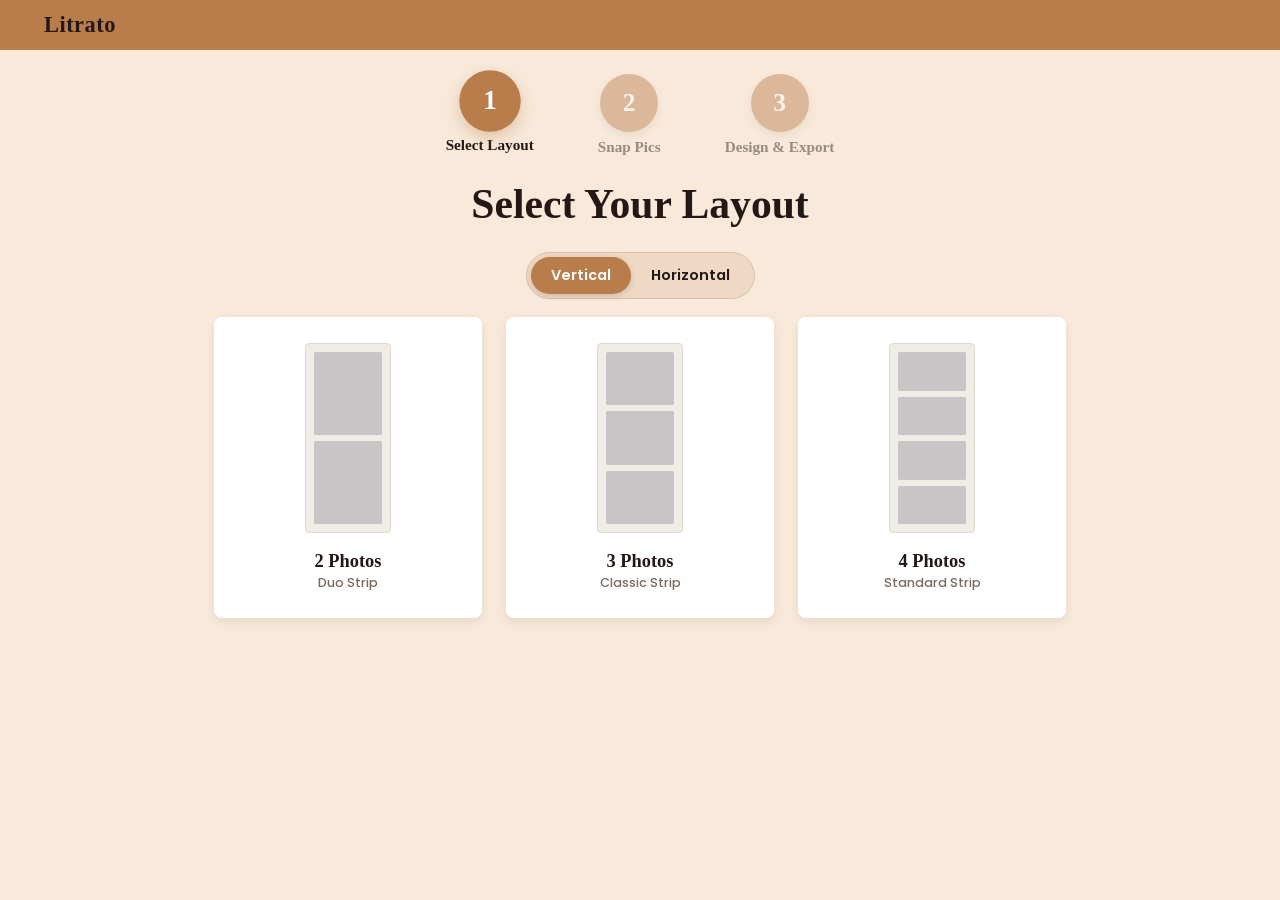
==== pages/photobooth.html @ 3c068ffc "Added Favicon" ====
<!doctype html>
<html lang="en">
  <head>
    <meta charset="UTF-8" />
    <meta name="viewport" content="width=device-width, initial-scale=1.0" />
    <title>Litrato - Photobooth</title>

    <link rel="preconnect" href="https://fonts.googleapis.com" />
    <link rel="preconnect" href="https://fonts.gstatic.com" crossorigin />
    <link
      href="https://fonts.googleapis.com/css2?family=Poppins:wght@300;400;500;600&display=swap"
      rel="stylesheet"
    />

    <link rel="stylesheet" href="../styles/photobooth.css" />
    <link
      rel="apple-touch-icon"
      sizes="180x180"
      href="../assets/imgs/favicon/apple-touch-icon.png"
    />
    <link
      rel="icon"
      type="image/png"
      sizes="32x32"
      href="../assets/imgs/favicon/favicon-32x32.png"
    />
    <link
      rel="icon"
      type="image/png"
      sizes="16x16"
      href="../assets/imgs/favicon/favicon-16x16.png"
    />
    <link rel="manifest" href="../assets/imgs/favicon/site.webmanifest" />
  </head>
  <body>
    <!-- Top Navigation Bar -->
    <header class="navbar">
      <div class="nav-container">
        <a href="../index.html" class="nav-logo">Litrato</a>
      </div>
    </header>

    <main class="photobooth-wrapper">
      <!-- Progress Tracker / Timeline -->
      <nav class="timeline-container" aria-label="Photobooth Progress">
        <ol class="timeline-list">
          <li class="timeline-step active" id="step-node-1" aria-current="step">
            <div class="step-circle">1</div>
            <span class="step-label">Select Layout</span>
          </li>
          <li class="timeline-step" id="step-node-2">
            <div class="step-circle">2</div>
            <span class="step-label">Snap Pics</span>
          </li>
          <li class="timeline-step" id="step-node-3">
            <div class="step-circle">3</div>
            <span class="step-label">Design &amp; Export</span>
          </li>
        </ol>
      </nav>

      <!-- Stage 1 Container: Select Your Layout -->
      <section
        class="stage-section active"
        id="stage-1"
        aria-labelledby="stage-1-title"
      >
        <h1 id="stage-1-title" class="stage-heading">Select Your Layout</h1>

        <!-- Orientation Switcher -->
        <div
          class="orientation-toggle"
          role="group"
          aria-label="Strip Orientation"
        >
          <button
            type="button"
            class="btn-toggle active"
            data-orientation="vertical"
          >
            Vertical
          </button>
          <button
            type="button"
            class="btn-toggle"
            data-orientation="horizontal"
          >
            Horizontal
          </button>
        </div>

        <!-- Layout Cards Grid -->
        <div class="layout-cards-grid" id="layout-options">
          <!-- 2 Photos Card -->
          <button
            type="button"
            class="layout-card"
            data-photos="2"
            aria-pressed="false"
          >
            <div class="layout-preview-frame vertical" id="preview-2">
              <div class="placeholder-box"></div>
              <div class="placeholder-box"></div>
            </div>
            <div class="layout-card-info">
              <h2 class="layout-title">2 Photos</h2>
              <span class="layout-tag">Duo Strip</span>
            </div>
          </button>

          <!-- 3 Photos Card -->
          <button
            type="button"
            class="layout-card"
            data-photos="3"
            aria-pressed="false"
          >
            <div class="layout-preview-frame vertical" id="preview-3">
              <div class="placeholder-box"></div>
              <div class="placeholder-box"></div>
              <div class="placeholder-box"></div>
            </div>
            <div class="layout-card-info">
              <h2 class="layout-title">3 Photos</h2>
              <span class="layout-tag">Classic Strip</span>
            </div>
          </button>

          <!-- 4 Photos Card -->
          <button
            type="button"
            class="layout-card"
            data-photos="4"
            aria-pressed="false"
          >
            <div class="layout-preview-frame vertical" id="preview-4">
              <div class="placeholder-box"></div>
              <div class="placeholder-box"></div>
              <div class="placeholder-box"></div>
              <div class="placeholder-box"></div>
            </div>
            <div class="layout-card-info">
              <h2 class="layout-title">4 Photos</h2>
              <span class="layout-tag">Standard Strip</span>
            </div>
          </button>
        </div>

        <div class="action-footer">
          <button
            type="button"
            id="btn-next-to-stage-2"
            class="btn-primary"
            disabled
          >
            <span>Next Step</span>
            <!-- Lucide: arrow-right -->
            <svg
              class="btn-icon"
              width="18"
              height="18"
              viewBox="0 0 24 24"
              fill="none"
              stroke="currentColor"
              stroke-width="2.2"
              stroke-linecap="round"
              stroke-linejoin="round"
            >
              <path d="M5 12h14"></path>
              <path d="m12 5 7 7-7 7"></path>
            </svg>
          </button>
        </div>
      </section>

      <!-- Stage 2 Container: Snap Pics -->
      <section
        class="stage-section"
        id="stage-2"
        aria-labelledby="stage-2-title"
        hidden
      >
        <div class="stage-top-bar">
          <button type="button" id="btn-back-to-stage-1" class="btn-text-back">
            &#8592; Back to Layouts
          </button>
        </div>

        <div class="stage-header-wrap">
          <h1 id="stage-2-title" class="stage-heading">Snap Pics</h1>
          <p class="stage-subheading">Ensure to allow camera Access</p>
        </div>

        <div class="capture-layout">
          <div class="camera-card">
            <video id="webcam-feed" autoplay playsinline muted></video>
            <div class="camera-flash" id="camera-flash"></div>

            <button
              type="button"
              class="btn-flip-camera"
              id="btn-flip-camera"
              title="Switch Camera"
              aria-label="Switch Camera"
            >
              <svg
                width="22"
                height="22"
                viewBox="0 0 24 24"
                fill="none"
                stroke="currentColor"
                stroke-width="2"
                stroke-linecap="round"
                stroke-linejoin="round"
              >
                <path
                  d="M21.5 2v6h-6M2.5 22v-6h6M2 11.5a10 10 0 0 1 18.8-4.3M22 12.5a10 10 0 0 1-18.8 4.2"
                />
              </svg>
            </button>

            <div
              class="countdown-overlay"
              id="countdown-overlay"
              aria-live="polite"
            >
              <span class="countdown-number" id="countdown-text">5</span>
            </div>

            <div class="camera-status" id="camera-status" hidden>
              <p>Camera access required to snap live pictures.</p>
            </div>
          </div>

          <div class="capture-controls">
            <!-- Take Picture Button -->
            <button type="button" id="btn-take-picture" class="btn-primary">
              <span class="btn-text">Take Picture</span>
              <span class="btn-icon-wrapper">
                <svg
                  viewBox="0 0 24 24"
                  fill="none"
                  stroke="currentColor"
                  stroke-width="2"
                  stroke-linecap="round"
                  stroke-linejoin="round"
                >
                  <path
                    d="M14.5 4h-5L7 7H4a2 2 0 0 0-2 2v9a2 2 0 0 0 2 2h16a2 2 0 0 0 2-2V9a2 2 0 0 0-2-2h-3l-2.5-3z"
                  ></path>
                  <circle cx="12" cy="13" r="3"></circle>
                </svg>
              </span>
            </button>

            <label
              for="file-upload-input"
              class="btn-primary btn-secondary-style"
            >
              <span class="btn-text">Upload Photo</span>
              <span class="btn-icon-wrapper">
                <svg
                  viewBox="0 0 24 24"
                  fill="none"
                  stroke="currentColor"
                  stroke-width="2"
                  stroke-linecap="round"
                  stroke-linejoin="round"
                >
                  <path
                    d="M10.3 21H5a2 2 0 0 1-2-2V5a2 2 0 0 1 2-2h14a2 2 0 0 1 2 2v10l-3.1-3.1a2 2 0 0 0-2.814.014L6 21"
                  ></path>
                  <path d="m14 19.5 3-3 3 3"></path>
                  <path d="M17 22v-5.5"></path>
                  <circle cx="9" cy="9" r="2"></circle>
                </svg>
              </span>
            </label>
            <input type="file" id="file-upload-input" accept="image/*" hidden />

            <button
              type="button"
              id="btn-retake-all"
              class="btn-primary btn-secondary-style"
              disabled
            >
              <span class="btn-text">Retake All</span>
              <span class="btn-icon-wrapper">
                <svg
                  viewBox="0 0 24 24"
                  fill="none"
                  stroke="currentColor"
                  stroke-width="2"
                  stroke-linecap="round"
                  stroke-linejoin="round"
                >
                  <path
                    d="M3 12a9 9 0 0 1 9-9 9.75 9.75 0 0 1 6.74 2.74L21 8"
                  ></path>
                  <path d="M21 3v5h-5"></path>
                  <path
                    d="M21 12a9 9 0 0 1-9 9 9.75 9.75 0 0 1-6.74-2.74L3 16"
                  ></path>
                  <path d="M8 16H3v5"></path>
                </svg>
              </span>
            </button>

            <button
              type="button"
              id="btn-next-to-stage-3"
              class="btn-primary btn-proceed"
              style="display: none"
            >
              <span class="btn-text">Next Step</span>
              <span class="btn-icon-wrapper">
                <svg
                  viewBox="0 0 24 24"
                  fill="none"
                  stroke="currentColor"
                  stroke-width="2"
                  stroke-linecap="round"
                  stroke-linejoin="round"
                >
                  <path d="M5 12h14"></path>
                  <path d="m12 5 7 7-7 7"></path>
                </svg>
              </span>
            </button>
          </div>
        </div>

        <!-- Themed Taken Pictures Section -->
        <div class="taken-pictures-section">
          <h2 class="taken-title">Taken Pictures</h2>
          <div class="thumbnails-grid" id="thumbnails-tray"></div>
        </div>

        <canvas id="photo-canvas" hidden></canvas>
        <input type="file" id="slot-replace-input" accept="image/*" hidden />
      </section>
      <!-- Stage 3: Design & Export -->
      <section id="stage-3" class="stage-section" hidden>
        <div class="stage-top-bar">
          <button type="button" id="btn-back-stage2" class="btn-text-back">
            &#8592; Back to Camera
          </button>
        </div>

        <div class="stage-header-wrap">
          <h1 class="stage-heading">Design your frame</h1>
        </div>

        <div class="design-workspace">
          <!-- Strip Frame Preview -->
          <div class="frame-preview-area">
            <div class="canvas-container" id="canvas-container">
              <canvas id="export-canvas"></canvas>
            </div>
          </div>

          <!-- Design Controls -->
          <div class="design-controls">
            <!-- Frame Color Swatches -->
            <div class="control-group">
              <h3 class="control-heading">Frame Color</h3>
              <div class="color-palette" id="color-palette">
                <button
                  type="button"
                  class="color-swatch active"
                  data-color="#FFFFFF"
                  style="background-color: #ffffff"
                  title="Classic White"
                ></button>
                <button
                  type="button"
                  class="color-swatch"
                  data-color="#231815"
                  style="background-color: #231815"
                  title="Vintage Black"
                ></button>
                <button
                  type="button"
                  class="color-swatch"
                  data-color="#B87D4B"
                  style="background-color: #b87d4b"
                  title="Warm Ochre"
                ></button>
                <button
                  type="button"
                  class="color-swatch"
                  data-color="#E86A58"
                  style="background-color: #e86a58"
                  title="Terracotta Red"
                ></button>
                <button
                  type="button"
                  class="color-swatch"
                  data-color="#6A8E72"
                  style="background-color: #6a8e72"
                  title="Sage Green"
                ></button>
                <button
                  type="button"
                  class="color-swatch"
                  data-color="#4B779A"
                  style="background-color: #4b779a"
                  title="Denim Blue"
                ></button>

                <label class="color-picker-label" title="Custom Color">
                  <span>+</span>
                  <input type="color" id="custom-color-input" value="#F8E9DA" />
                </label>
              </div>
            </div>

            <!-- Image Filters -->
            <div class="control-group">
              <h3 class="control-heading">Filters</h3>
              <div class="filter-palette" id="filter-palette">
                <button
                  type="button"
                  class="filter-btn active"
                  data-filter="none"
                >
                  Normal
                </button>
                <button type="button" class="filter-btn" data-filter="bw">
                  B&amp;W
                </button>
                <button type="button" class="filter-btn" data-filter="sepia">
                  Sepia
                </button>
                <button type="button" class="filter-btn" data-filter="vivid">
                  Vivid
                </button>
              </div>
            </div>

            <!-- Action Button -->
            <div class="control-group action-group">
              <button
                type="button"
                class="btn-primary btn-download"
                id="btn-download"
              >
                <svg
                  class="btn-icon"
                  width="19"
                  height="19"
                  viewBox="0 0 24 24"
                  fill="none"
                  stroke="currentColor"
                  stroke-width="2.2"
                  stroke-linecap="round"
                  stroke-linejoin="round"
                >
                  <path d="M21 15v4a2 2 0 0 1-2 2H5a2 2 0 0 1-2-2v-4"></path>
                  <polyline points="7 10 12 15 17 10"></polyline>
                  <line x1="12" y1="15" x2="12" y2="3"></line>
                </svg>
                <span>Download Strip</span>
              </button>
            </div>
          </div>
        </div>
      </section>
    </main>

    <!-- Mobile Responsiveness -->
    <div id="slot-action-sheet" class="slot-action-sheet" aria-hidden="true">
      <div class="sheet-backdrop" id="sheet-backdrop"></div>
      <div class="sheet-modal">
        <div class="sheet-handle"></div>
        <h4 id="sheet-title">Slot #1</h4>
        <p>Would you like to retake or change this photo?</p>

        <div class="sheet-buttons">
          <button type="button" id="btn-sheet-retake" class="btn-primary">
            <span class="btn-text">Retake with Camera</span>
          </button>

          <label
            for="sheet-upload-input"
            class="btn-primary btn-secondary-style"
          >
            <span class="btn-text">Upload Replacement</span>
          </label>
          <input type="file" id="sheet-upload-input" accept="image/*" hidden />

          <button type="button" id="btn-sheet-cancel" class="btn-sheet-dismiss">
            Cancel
          </button>
        </div>
      </div>
    </div>

    <script src="../js/photobooth.js"></script>
  </body>
</html>
---- styles/photobooth.css ----
/* Design System & CSS Custom Properties */
:root {
  --bg-primary: #F8E9DA;
  --header-bg: #B87D4B;
  --accent-container: #B87D4B;
  --btn-bg: #F3A96E;
  --btn-hover: #e6985a;
  --text-main: #231815;
  --card-bg: #FFFFFF;
  --screen-placeholder-bg: #C7C5C5;
  --border-muted: #D9BFA7;

  --font-serif: "Charman Serif", Georgia, "Times New Roman", serif;
  --font-sans: "Poppins", -apple-system, BlinkMacSystemFont, "Segoe UI", Roboto, sans-serif;

  --space-xs: 6px;
  --space-sm: 12px;
  --space-md: 18px;
  --space-lg: 24px;
  --space-xl: 36px;
  --space-xxl: 54px;

  --radius-sm: 4px;
  --radius-md: 8px;
  --radius-lg: 12px;

  --shadow-btn: 0px 4px 0px rgba(0, 0, 0, 0.18);
  --shadow-card: 0 4px 12px rgba(0, 0, 0, 0.08);
}

/* Reset & Base Viewport Setup */
*, *::before, *::after {
  box-sizing: border-box;
  margin: 0;
  padding: 0;
}

body {
  background-color: var(--bg-primary);
  color: var(--text-main);
  font-family: var(--font-sans);
  min-height: 100vh;
  min-height: 100dvh;
  display: flex;
  flex-direction: column;
  -webkit-font-smoothing: antialiased;
}

a {
  color: inherit;
  text-decoration: none;
}

/* Navbar */
.navbar {
  background-color: var(--header-bg);
  width: 100%;
  padding: var(--space-sm) 0;
  flex-shrink: 0;
}

.nav-container {
  max-width: 1240px;
  margin: 0 auto;
  padding: 0 var(--space-lg);
  display: flex;
  align-items: center;
  justify-content: flex-start;
}

.nav-logo {
  font-family: var(--font-serif);
  font-size: 1.4rem;
  font-weight: 700;
  color: var(--text-main);
  letter-spacing: 0.5px;
}

.nav-logo {
  transition: transform 0.25s cubic-bezier(0.34, 1.56, 0.64, 1);
}

.nav-logo:hover {
  transform: rotate(-2deg) scale(1.04);
}

/* Photobooth Main Layout */
.photobooth-wrapper {
  max-width: 900px;
  width: 100%;
  margin: 0 auto;
  padding: var(--space-lg);
  display: flex;
  flex-direction: column;
  align-items: center;
  flex: 1;
}

/* Timeline */
.timeline-container {
  width: 100%;
  margin-bottom: var(--space-lg);
}

.timeline-list {
  list-style: none;
  display: flex;
  justify-content: center;
  align-items: flex-start;
  gap: clamp(1.5rem, 5vw, 4rem);
}

.timeline-step {
  display: flex;
  flex-direction: column;
  align-items: center;
  opacity: 0.45;
  transition: opacity 0.4s ease, transform 0.4s cubic-bezier(0.34, 1.56, 0.64, 1);
}

.timeline-step.active {
  opacity: 1;
  transform: translateY(-2px);
}

.step-circle {
  width: 58px;
  height: 58px;
  border-radius: 50%;
  background-color: var(--header-bg);
  color: #FFFFFF;
  font-family: var(--font-serif);
  font-size: 1.6rem;
  font-weight: 700;
  display: flex;
  align-items: center;
  justify-content: center;
  margin-bottom: var(--space-xs);
  box-shadow: 0 4px 8px rgba(0, 0, 0, 0.12);
  transition: transform 0.3s ease, background-color 0.3s ease, box-shadow 0.3s ease;
}

.timeline-step.active .step-circle {
  transform: scale(1.06);
  box-shadow: 0 6px 14px rgba(184, 125, 75, 0.35);
}

.step-label {
  font-family: var(--font-serif);
  font-size: 0.95rem;
  font-weight: 700;
  color: var(--text-main);
  text-align: center;
  white-space: nowrap;
}

/* Stages Shared Settings */
.stage-section {
  width: 100%;
  display: flex;
  flex-direction: column;
  align-items: center;
  animation: fadeInStage 0.4s ease-out;
}

.stage-section[hidden] {
  display: none !important;
}

@keyframes fadeInStage {
  from {
    opacity: 0;
    transform: translateY(6px);
  }
  to {
    opacity: 1;
    transform: translateY(0);
  }
}

.stage-top-bar {
  width: 100%;
  display: flex;
  justify-content: flex-start;
  margin-bottom: 10px;
}

.btn-text-back {
  background: none;
  border: none;
  font-family: var(--font-sans);
  font-size: 0.9rem;
  font-weight: 600;
  color: #7A695C;
  cursor: pointer;
  padding: 4px 8px;
  border-radius: var(--radius-sm);
  transition: color 0.2s ease, transform 0.2s ease;
}

.btn-text-back:hover {
  color: var(--text-main);
  transform: translateX(-3px);
}

.stage-header-wrap {
  text-align: center;
  margin-bottom: var(--space-lg);
}

.stage-heading {
  font-family: var(--font-serif);
  font-size: clamp(2rem, 4vw, 2.6rem);
  font-weight: 700;
  color: var(--text-main);
  text-align: center;
  margin-top: 0;
  margin-bottom: var(--space-lg);
}

.stage-subheading {
  font-size: 0.95rem;
  color: #7A695C;
  font-weight: 400;
  margin-top: -16px;
}

/* Stage 1: Select Layout */
.orientation-toggle {
  display: inline-flex;
  background-color: rgba(184, 125, 75, 0.15);
  padding: 4px;
  border-radius: 30px;
  margin-bottom: var(--space-md);
  border: 1px solid var(--border-muted);
}

.btn-toggle {
  background: none;
  border: none;
  font-family: var(--font-sans);
  font-size: 0.9rem;
  font-weight: 600;
  color: var(--text-main);
  padding: 8px 20px;
  border-radius: 24px;
  cursor: pointer;
  transition: background-color 0.2s ease, color 0.2s ease;
}

.btn-toggle.active {
  background-color: var(--accent-container);
  color: #FFFFFF;
  box-shadow: 0 2px 6px rgba(0, 0, 0, 0.15);
}

.layout-cards-grid {
  width: 100%;
  display: grid;
  grid-template-columns: repeat(3, 1fr);
  gap: var(--space-lg);
  margin-bottom: var(--space-md);
}

.layout-card {
  background-color: var(--card-bg);
  border: 2px solid transparent;
  border-radius: var(--radius-md);
  padding: var(--space-lg) var(--space-md);
  display: flex;
  flex-direction: column;
  align-items: center;
  justify-content: center;
  gap: var(--space-md);
  cursor: pointer;
  box-shadow: var(--shadow-card);
  transition: transform 0.2s ease, border-color 0.2s ease, box-shadow 0.2s ease;
  min-height: 290px;
}

.layout-card:hover {
  transform: translateY(-3px);
  box-shadow: 0 8px 18px rgba(0, 0, 0, 0.12);
}

.layout-card.selected {
  border-color: var(--accent-container);
  background-color: #FFFDF9;
  box-shadow: 0 0 0 3px rgba(184, 125, 75, 0.3), 0 8px 18px rgba(0, 0, 0, 0.12);
}

.layout-preview-frame {
  background-color: #F0ECE6;
  border: 1px solid #DFD9D1;
  border-radius: var(--radius-sm);
  padding: 8px;
  display: flex;
  gap: 6px;
  align-items: center;
  justify-content: center;
  transition: width 0.3s cubic-bezier(0.4, 0, 0.2, 1), 
              height 0.3s cubic-bezier(0.4, 0, 0.2, 1),
              transform 0.2s ease;
}

.layout-preview-frame .placeholder-box {
  background-color: var(--screen-placeholder-bg);
  border-radius: 2px;
  transition: width 0.3s ease, height 0.3s ease, opacity 0.2s ease;
}

.layout-preview-frame.vertical {
  flex-direction: column;
  width: 86px;
  height: 190px;
}

.layout-preview-frame.vertical .placeholder-box {
  width: 100%;
  flex: 1;
}

.layout-preview-frame.horizontal {
  flex-direction: row;
  width: 190px;
  height: 90px;
}

.layout-preview-frame.horizontal .placeholder-box {
  height: 100%;
  flex: 1;
}

.layout-preview-frame.horizontal.grid-4 {
  display: grid;
  grid-template-columns: 1fr 1fr;
  grid-template-rows: 1fr 1fr;
  width: 130px;
  height: 130px;
}

.layout-preview-frame.horizontal.grid-4 .placeholder-box {
  width: 100%;
  height: 100%;
}

.layout-card-info {
  text-align: center;
}

.layout-title {
  font-family: var(--font-serif);
  font-size: 1.15rem;
  font-weight: 700;
  color: var(--text-main);
  margin-bottom: 2px;
}

.layout-tag {
  font-family: var(--font-sans);
  font-size: 0.8rem;
  color: #7A695C;
  font-weight: 500;
}

/* Stage 2: Camera & Capture Layout */
.capture-layout {
  width: 100%;
  display: grid;
  grid-template-columns: 1fr 220px;
  gap: var(--space-lg);
  margin-bottom: var(--space-lg);
  align-items: center;
}

.camera-card {
  position: relative;
  width: 100%;
  aspect-ratio: 4 / 3;
  background-color: #231815;
  border-radius: var(--radius-md);
  overflow: hidden;
  box-shadow: var(--shadow-card);
  border: 3px solid var(--accent-container);
}

/* Floating Camera Flip Button */
.btn-flip-camera {
  position: absolute;
  top: 14px;
  right: 14px;
  z-index: 15;
  width: 42px;
  height: 42px;
  border-radius: 50%;
  background: rgba(35, 24, 21, 0.65);
  backdrop-filter: blur(4px);
  color: #FFFFFF;
  border: 1px solid rgba(255, 255, 255, 0.25);
  display: flex;
  align-items: center;
  justify-content: center;
  cursor: pointer;
  box-shadow: 0 4px 10px rgba(0, 0, 0, 0.25);
  transition: transform 0.25s cubic-bezier(0.34, 1.56, 0.64, 1), background-color 0.2s ease;
}

.btn-flip-camera:hover {
  background: rgba(35, 24, 21, 0.88);
  transform: scale(1.08) rotate(180deg);
}

.btn-flip-camera:active {
  transform: scale(0.95) rotate(180deg);
}

/* Mirror video */
#webcam-feed.mirrored {
  transform: scaleX(-1);
}

.camera-card video {
  position: absolute;
  top: 0;
  left: 0;
  width: 100%;
  height: 100%;
  object-fit: cover;
  transform: scaleX(-1);
  display: block;
  z-index: 1;
}

.camera-flash {
  position: absolute;
  inset: 0;
  background: #FFFFFF;
  opacity: 0;
  pointer-events: none;
  z-index: 5;
  transition: opacity 0.05s ease;
}

.camera-flash.active {
  opacity: 0.9;
  transition: opacity 0.4s ease-out;
}

.countdown-overlay {
  position: absolute;
  inset: 0;
  display: flex;
  align-items: center;
  justify-content: center;
  background: rgba(0, 0, 0, 0.35);
  opacity: 0;
  pointer-events: none;
  z-index: 6;
  transition: opacity 0.2s ease;
}

.countdown-overlay.active {
  opacity: 1;
}

.countdown-number {
  font-family: var(--font-serif);
  font-size: 5rem;
  font-weight: 800;
  color: #FFFFFF;
  text-shadow: 0 4px 16px rgba(0, 0, 0, 0.4);
  animation: countdownPop 1s cubic-bezier(0.34, 1.56, 0.64, 1) infinite;
}

@keyframes countdownPop {
  0% { transform: scale(1.4); opacity: 0.6; }
  50% { transform: scale(1); opacity: 1; }
  100% { transform: scale(0.9); opacity: 0.8; }
}

.camera-status {
  display: none;
  position: absolute;
  inset: 0;
  align-items: center;
  justify-content: center;
  padding: var(--space-md);
  text-align: center;
  background: #231815;
  color: #F8E9DA;
  font-size: 0.95rem;
  z-index: 10;
}

.camera-status.active {
  display: flex;
}

.capture-controls {
  display: flex;
  flex-direction: column;
  gap: 12px;
  width: 100%;
  max-width: 240px;
}

.capture-controls .btn-primary {
  display: grid;
  grid-template-columns: 1fr 20px;
  align-items: center;
  column-gap: 14px;
  padding: 12px 20px;
  width: 100%;
  text-align: left;
}

.capture-controls .btn-icon-wrapper {
  display: flex;
  align-items: center;
  justify-content: center;
  width: 20px;
  height: 20px;
  margin-left: auto;
}

.capture-controls .btn-text {
  white-space: nowrap;
  text-align: left;
}

.btn-secondary-style {
  background-color: #EAC098;
}

.btn-proceed {
  margin-top: var(--space-xs);
  background-color: var(--accent-container);
  color: #FFFFFF;
}

.btn-proceed:hover {
  background-color: #9C673B;
}

/* Stage 2: Themed Taken Pictures Tray */
.taken-pictures-section {
  width: 100%;
  background-color: var(--accent-container);
  border-radius: var(--radius-md);
  padding: var(--space-md) var(--space-lg) var(--space-lg);
  box-shadow: var(--shadow-card);
}

.taken-title {
  font-family: var(--font-serif);
  font-size: 1.3rem;
  font-weight: 700;
  color: #FFFFFF;
  margin-bottom: var(--space-md);
  text-align: center;
}

.thumbnails-grid {
  display: flex;
  justify-content: center;
  align-items: center;
  gap: var(--space-lg);
  flex-wrap: wrap;
  padding: 8px 0;
}

.thumbnail-slot {
  position: relative;
  width: 180px;
  aspect-ratio: 4 / 3.3;
  background-color: var(--card-bg);
  border-radius: var(--radius-sm);
  padding: 8px 8px 24px 8px;
  box-shadow: 0 6px 14px rgba(0, 0, 0, 0.18);
  display: flex;
  align-items: center;
  justify-content: center;
  transition: transform 0.3s cubic-bezier(0.34, 1.56, 0.64, 1), box-shadow 0.3s ease;
}

.btn-primary.btn-skipping {
  background-color: #E86A58;
  color: #FFFFFF;
}

.btn-primary.btn-skipping:hover {
  background-color: #D65A48;
}

/* Organic casual tilts once a photo is captured */
.thumbnail-slot.has-image.tilt-left {
  transform: rotate(-3deg);
}

.thumbnail-slot.has-image.tilt-right {
  transform: rotate(3deg);
}

.thumbnail-slot.has-image.tilt-center {
  transform: rotate(-1deg);
}

/* Straightens and elevates on hover for retaking */
.thumbnail-slot.has-image:hover {
  transform: rotate(0deg) scale(1.06);
  box-shadow: 0 12px 24px rgba(0, 0, 0, 0.25);
  z-index: 10;
}

.slot-inner {
  width: 100%;
  height: 100%;
  background-color: var(--screen-placeholder-bg);
  border-radius: 2px;
  position: relative;
  overflow: hidden;
  display: flex;
  align-items: center;
  justify-content: center;
}

.slot-inner img {
  width: 100%;
  height: 100%;
  object-fit: cover;
  display: block;
  /* Drop-in stamp animation */
  animation: polaroidDrop 0.4s cubic-bezier(0.175, 0.885, 0.32, 1.275) forwards;
}

@keyframes polaroidDrop {
  0% {
    opacity: 0;
    transform: scale(1.3) translateY(-10px);
  }
  100% {
    opacity: 1;
    transform: scale(1) translateY(0);
  }
}

.slot-placeholder {
  font-family: var(--font-serif);
  font-size: 1.25rem;
  font-weight: 700;
  color: #777;
}

.thumbnail-slot.has-image .slot-placeholder {
  display: none;
}

/* Hover overlay fits the inner photo cleanly */
.slot-hover-overlay {
  position: absolute;
  inset: 0;
  background: rgba(35, 24, 21, 0.88);
  display: flex;
  flex-direction: column;
  align-items: center;
  justify-content: center;
  padding: 6px;
  text-align: center;
  opacity: 0;
  pointer-events: none;
  transition: opacity 0.2s ease;
}

.thumbnail-slot.has-image:hover .slot-hover-overlay {
  opacity: 1;
  pointer-events: auto;
}

.hover-message {
  color: #FFFFFF;
  font-size: 0.7rem;
  line-height: 1.25;
  margin-bottom: 6px;
  font-weight: 400;
}

.hover-actions {
  display: flex;
  gap: 4px;
}

.btn-slot-retake,
.btn-slot-replace {
  background: var(--btn-bg);
  border: none;
  font-family: var(--font-sans);
  font-size: 0.7rem;
  font-weight: 600;
  color: var(--text-main);
  padding: 3px 6px;
  border-radius: 2px;
  cursor: pointer;
  transition: background-color 0.15s ease;
}

.btn-slot-retake:hover,
.btn-slot-replace:hover {
  background-color: var(--btn-hover);
}

/* Action Footer & Button State */
.action-footer {
  margin-top: var(--space-xs);
  display: flex;
  justify-content: center;
  min-height: 48px;
}

.btn-primary {
  display: inline-block;
  background-color: var(--btn-bg);
  color: var(--text-main);
  font-family: var(--font-sans);
  font-weight: 600;
  font-size: 1rem;
  padding: 12px 36px;
  border-radius: var(--radius-sm);
  border: 1px solid rgba(0, 0, 0, 0.15);
  box-shadow: var(--shadow-btn);
  transition: all 0.25s ease;
  cursor: pointer;
}

.btn-primary {
  display: inline-flex;
  align-items: center;
  justify-content: center;
  gap: 10px;
}


.btn-primary * {
  pointer-events: none;
}


.btn-icon-wrapper {
  display: inline-flex;
  align-items: center;
  justify-content: center;
  width: 20px;
  height: 20px;
  flex-shrink: 0;
}

.btn-icon-wrapper svg {
  width: 100%;
  height: 100%;
  display: block;
}


.btn-icon {
  flex-shrink: 0;
  display: inline-block;
  vertical-align: middle;
}

/* Secondary Button Palette */
.btn-secondary-style {
  background-color: #E2D2C3;
  color: var(--text-main);
}

.btn-secondary-style:hover {
  background-color: #D6C2B0;
}

.btn-primary:hover:not(:disabled) {
  background-color: var(--btn-hover);
  transform: translateY(-1px);
  box-shadow: 0px 5px 0px rgba(0, 0, 0, 0.2);
}

.btn-primary:active:not(:disabled) {
  transform: translateY(2px);
  box-shadow: 0px 2px 0px rgba(0, 0, 0, 0.2);
}

.btn-primary:disabled {
  opacity: 0.45;
  pointer-events: none;
  cursor: not-allowed;
  box-shadow: none;
}

#btn-next-to-stage-2:disabled {
  opacity: 0;
  transform: translateY(8px);
}

/* Stage 3: Design & Export Styles */
.stage-header {
  margin-bottom: var(--space-md);
  display: flex;
  flex-direction: column;
  align-items: flex-start;
  gap: var(--space-xs);
}

.btn-back {
  background: none;
  border: none;
  font-family: var(--font-sans);
  font-size: 0.95rem;
  font-weight: 500;
  color: var(--text-main);
  cursor: pointer;
  padding: 6px 12px;
  border-radius: var(--radius-sm);
  display: inline-flex;
  align-items: center;
  gap: 6px;
  transition: background-color 0.2s ease, transform 0.2s ease;
}

.btn-back:hover {
  background-color: rgba(184, 125, 75, 0.15);
  transform: translateX(-3px);
}

/* Workspace Layout */
.design-workspace {
  display: flex;
  justify-content: center;
  align-items: center;
  gap: 48px;
  width: 100%;
}

.frame-preview-area {
  flex: 1.2;
  display: flex;
  justify-content: center;
  align-items: center;
}

.canvas-container {
  display: flex;
  justify-content: center;
  align-items: center;
  width: 100%;
}

#export-canvas {
  width: auto;
  height: auto;
  max-width: 100%;
  max-height: 68vh;
  border-radius: 6px;
  box-shadow: 0 12px 36px rgba(0, 0, 0, 0.18);
  display: block;
}

/* Right Control Panel */
.design-controls {
  flex: 1;
  max-width: 420px;
  display: flex;
  flex-direction: column;
  gap: var(--space-lg);
}

.control-group {
  display: flex;
  flex-direction: column;
  gap: var(--space-sm);
}

.control-heading {
  font-family: var(--font-serif);
  font-size: 1.4rem;
  font-weight: 700;
  color: var(--text-main);
}

/* Swatches Grid */
.color-palette {
  display: flex;
  flex-wrap: wrap;
  gap: 12px;
  align-items: center;
}

.color-swatch {
  width: 44px;
  height: 44px;
  border-radius: var(--radius-sm);
  border: 2px solid rgba(0, 0, 0, 0.15);
  cursor: pointer;
  box-shadow: 0 2px 5px rgba(0, 0, 0, 0.12);
  transition: transform 0.2s ease, border-color 0.2s ease, box-shadow 0.2s ease;
}

.color-swatch:hover {
  transform: translateY(-2px) scale(1.05);
}

.color-swatch.active {
  border-color: var(--header-bg);
  box-shadow: 0 0 0 3px rgba(184, 125, 75, 0.4);
  transform: scale(1.05);
}

/* Custom Color Picker Button */
.color-picker-label {
  position: relative;
  width: 44px;
  height: 44px;
  background-color: #FFFFFF;
  border: 2px dashed rgba(0, 0, 0, 0.25);
  border-radius: var(--radius-sm);
  display: flex;
  align-items: center;
  justify-content: center;
  font-family: var(--font-serif);
  font-size: 1.4rem;
  font-weight: 700;
  color: var(--text-main);
  cursor: pointer;
  box-shadow: 0 2px 5px rgba(0, 0, 0, 0.08);
  transition: transform 0.2s ease, border-color 0.2s ease;
}

.color-picker-label:hover {
  transform: translateY(-2px) scale(1.05);
  border-color: var(--header-bg);
}

.color-picker-label input[type="color"] {
  position: absolute;
  opacity: 0;
  width: 100%;
  height: 100%;
  cursor: pointer;
}

/* Filters Grid */
.filter-palette {
  display: grid;
  grid-template-columns: repeat(4, 1fr);
  gap: 10px;
}

.filter-btn {
  font-family: var(--font-serif);
  font-size: 0.95rem;
  font-weight: 700;
  background-color: #DDD6CE;
  color: var(--text-main);
  border: 2px solid transparent;
  padding: 14px 6px;
  border-radius: var(--radius-sm);
  cursor: pointer;
  transition: background-color 0.2s ease, transform 0.2s ease, border-color 0.2s ease;
  box-shadow: 0 2px 4px rgba(0, 0, 0, 0.08);
}

.filter-btn:hover {
  background-color: #CEC5BB;
  transform: translateY(-2px);
}

.filter-btn.active {
  background-color: #FFFFFF;
  border-color: var(--header-bg);
  color: var(--text-main);
  box-shadow: 0 0 0 2px rgba(184, 125, 75, 0.4);
}

/* Download Button */
.btn-download {
  width: 100%;
  padding: 14px;
  font-size: 1.05rem;
  text-align: center;
  margin-top: var(--space-xs);
}

/* Mobile Responsiveness */
@media (max-width: 860px) {
  .design-workspace {
    flex-direction: column;
    align-items: center;
  }

  .design-controls {
    width: 100%;
    max-width: 480px;
  }
}

@media (max-width: 768px) {
  .layout-cards-grid {
    grid-template-columns: 1fr;
    max-width: 360px;
  }
  
  .capture-layout {
    grid-template-columns: 1fr;
  }

  .thumbnails-grid {
    flex-wrap: wrap;
  }

  .thumbnail-slot {
    width: 100px;
  }

  .timeline-list {
    gap: 1.25rem;
  }

  .step-circle {
    width: 48px;
    height: 48px;
    font-size: 1.3rem;
  }

  .step-label {
    font-size: 0.85rem;
  }

  .capture-controls {
    display: grid;
    grid-template-columns: 1fr 1fr;
    gap: 10px;
    width: 100%;
    max-width: 100%;
    padding: 0 4px;
    box-sizing: border-box;
  }


  .capture-controls .btn-primary {
    padding: 10px 14px;
    font-size: 0.88rem;
    min-height: 42px;
    border-radius: 8px;
    gap: 8px;
  }

  #btn-take-picture {
    grid-column: 1 / -1;
    font-size: 0.95rem;
    padding: 12px 18px;
  }

  label[for="file-upload-input"],
  #btn-retake-all {
    display: inline-flex;
    align-items: center;
    justify-content: center;
    text-align: center;
    margin: 0;
  }

  #btn-next-to-stage-3 {
    grid-column: 1 / -1;
    font-size: 0.95rem;
    padding: 12px 18px;
  }

  .capture-controls .btn-icon-wrapper {
    width: 17px;
    height: 17px;
  }

  .capture-controls .btn-icon-wrapper svg {
    width: 17px;
    height: 17px;
  }

  
  .taken-pictures-container {
    margin-top: 14px;
    padding: 12px;
    border-radius: 12px;
  }

  .taken-pictures-container h3 {
    font-size: 1.1rem;
    margin-bottom: 10px;
  }

  .thumbnail-slot.has-image {
    cursor: pointer;
    -webkit-tap-highlight-color: transparent;
  }

  .slot-hover-overlay {
    display: none !important;
    pointer-events: none !important;
  }
}

/* Mobile Responsiveness */
.slot-action-sheet {
  position: fixed;
  inset: 0;
  z-index: 1000;
  display: flex;
  align-items: flex-end;
  opacity: 0;
  visibility: hidden;
  transition: opacity 0.25s ease, visibility 0.25s ease;
}

.slot-action-sheet.active {
  opacity: 1;
  visibility: visible;
}

.sheet-backdrop {
  position: absolute;
  inset: 0;
  background-color: rgba(35, 24, 21, 0.45);
  backdrop-filter: blur(2px);
}

.sheet-modal {
  position: relative;
  z-index: 2;
  width: 100%;
  background-color: var(--surface-bg, #FAF5EE);
  border-top-left-radius: 18px;
  border-top-right-radius: 18px;
  padding: 16px 20px 28px;
  display: flex;
  flex-direction: column;
  align-items: center;
  box-shadow: 0 -8px 24px rgba(0, 0, 0, 0.18);
  transform: translateY(100%);
  transition: transform 0.28s cubic-bezier(0.2, 0.9, 0.3, 1);
}

.slot-action-sheet.active .sheet-modal {
  transform: translateY(0);
}

.sheet-handle {
  width: 36px;
  height: 4px;
  border-radius: 2px;
  background-color: rgba(35, 24, 21, 0.2);
  margin-bottom: 12px;
}

.sheet-modal h4 {
  font-family: var(--font-serif);
  font-size: 1.25rem;
  margin: 0 0 4px;
  color: var(--text-main);
}

.sheet-modal p {
  font-family: var(--font-sans);
  font-size: 0.88rem;
  color: rgba(35, 24, 21, 0.75);
  margin: 0 0 18px;
}

.sheet-buttons {
  display: flex;
  flex-direction: column;
  gap: 10px;
  width: 100%;
  max-width: 340px;
}

.sheet-buttons .btn-primary {
  width: 100%;
  height: 44px;
}

.btn-sheet-dismiss {
  background: none;
  border: none;
  color: rgba(35, 24, 21, 0.65);
  font-family: var(--font-sans);
  font-size: 0.85rem;
  font-weight: 600;
  padding: 8px;
  cursor: pointer;
}
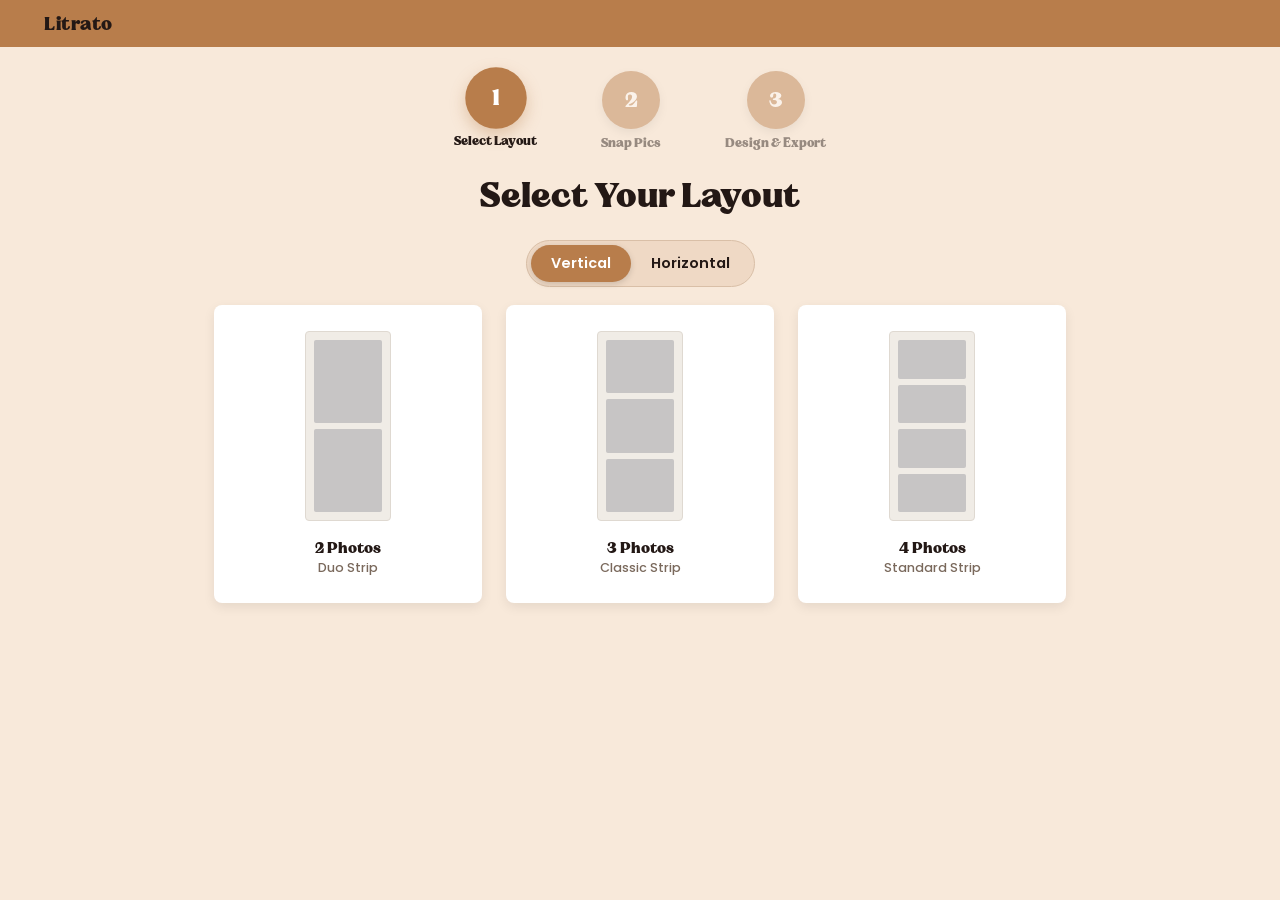
==== commit 39b1043b: "Fixed Mobile Responsiveness in Stickers section" ====
--- a/pages/photobooth.html
+++ b/pages/photobooth.html
@@ -13,6 +13,7 @@
     />
 
     <link rel="stylesheet" href="../styles/photobooth.css" />
+    <link rel="shortcut icon" href="../assets/imgs/favicon/favicon.ico" />
     <link
       rel="apple-touch-icon"
       sizes="180x180"
@@ -340,6 +341,7 @@
         <input type="file" id="slot-replace-input" accept="image/*" hidden />
       </section>
       <!-- Stage 3: Design & Export -->
+
       <section id="stage-3" class="stage-section" hidden>
         <div class="stage-top-bar">
           <button type="button" id="btn-back-stage2" class="btn-text-back">
@@ -412,6 +414,166 @@
                   <span>+</span>
                   <input type="color" id="custom-color-input" value="#F8E9DA" />
                 </label>
+              </div>
+            </div>
+
+            <!-- Stickers -->
+            <div class="control-group">
+              <div class="control-header-flex">
+                <h3 class="control-heading">Stickers</h3>
+                <button
+                  type="button"
+                  id="btn-clear-stickers"
+                  class="btn-clear-text"
+                  title="Remove all stickers"
+                >
+                  Clear
+                </button>
+              </div>
+              <div class="stickers-tray" id="stickers-tray"></div>
+              <div class="custom-sticker-upload">
+                <label for="sticker-file-input" class="btn-upload-sticker">
+                  <svg
+                    width="16"
+                    height="16"
+                    viewBox="0 0 24 24"
+                    fill="none"
+                    stroke="currentColor"
+                    stroke-width="2"
+                  >
+                    <line x1="12" y1="5" x2="12" y2="19"></line>
+                    <line x1="5" y1="12" x2="19" y2="12"></line>
+                  </svg>
+                  <span>Add Custom Sticker </span>
+                </label>
+                <input
+                  type="file"
+                  id="sticker-file-input"
+                  accept="image/png, image/svg+xml, image/webp"
+                  hidden
+                />
+              </div>
+              <p class="sticker-hint">
+                Tip: Drag stickers directly on the preview to reposition them.
+              </p>
+            </div>
+            <div
+              class="selected-sticker-controls"
+              id="sticker-controls-panel"
+              hidden
+            >
+              <div class="sticker-tools-header">
+                <span class="sticker-active-label">Edit Selected Sticker</span>
+                <button
+                  type="button"
+                  id="btn-delete-active-sticker"
+                  class="btn-delete-sticker-icon"
+                  title="Delete Sticker"
+                >
+                  <svg
+                    width="15"
+                    height="15"
+                    viewBox="0 0 24 24"
+                    fill="none"
+                    stroke="currentColor"
+                    stroke-width="2"
+                  >
+                    <polyline points="3 6 5 6 21 6"></polyline>
+                    <path
+                      d="M19 6v14a2 2 0 0 1-2 2H7a2 2 0 0 1-2-2V6m3 0V4a2 2 0 0 1 2-2h4a2 2 0 0 1 2 2v2"
+                    ></path>
+                  </svg>
+                </button>
+              </div>
+
+              <!-- Sticker Color Palette -->
+              <div class="sticker-color-row">
+                <span class="tool-sublabel">Color</span>
+                <div
+                  class="color-palette mini-palette"
+                  id="sticker-color-palette"
+                >
+                  <button
+                    type="button"
+                    class="color-swatch-sm"
+                    data-color="#F4B942"
+                    style="background-color: #f4b942"
+                    title="Gold"
+                  ></button>
+                  <button
+                    type="button"
+                    class="color-swatch-sm"
+                    data-color="#E86A58"
+                    style="background-color: #e86a58"
+                    title="Terracotta"
+                  ></button>
+                  <button
+                    type="button"
+                    class="color-swatch-sm"
+                    data-color="#FFFFFF"
+                    style="background-color: #ffffff"
+                    title="White"
+                  ></button>
+                  <button
+                    type="button"
+                    class="color-swatch-sm"
+                    data-color="#231815"
+                    style="background-color: #231815"
+                    title="Black"
+                  ></button>
+                  <button
+                    type="button"
+                    class="color-swatch-sm"
+                    data-color="#6A8E72"
+                    style="background-color: #6a8e72"
+                    title="Sage"
+                  ></button>
+                  <button
+                    type="button"
+                    class="color-swatch-sm"
+                    data-color="#4B779A"
+                    style="background-color: #4b779a"
+                    title="Denim"
+                  ></button>
+                  <label
+                    class="color-picker-label color-picker-sm"
+                    title="Custom Color"
+                  >
+                    <span>+</span>
+                    <input
+                      type="color"
+                      id="sticker-color-custom"
+                      value="#F4B942"
+                    />
+                  </label>
+                </div>
+              </div>
+
+              <!-- Sliders for Size & Rotation -->
+              <div class="sticker-slider-row">
+                <label for="sticker-size-slider">Size</label>
+                <input
+                  type="range"
+                  id="sticker-size-slider"
+                  min="40"
+                  max="220"
+                  value="85"
+                />
+                <span id="size-px-val" class="slider-val-readout">85px</span>
+              </div>
+
+              <div class="sticker-slider-row">
+                <label for="sticker-rotate-slider">Rotate</label>
+                <input
+                  type="range"
+                  id="sticker-rotate-slider"
+                  min="-180"
+                  max="180"
+                  value="0"
+                />
+                <span id="rotate-degrees-val" class="slider-val-readout"
+                  >0°</span
+                >
               </div>
             </div>
 
@@ -465,6 +627,80 @@
             </div>
           </div>
         </div>
+        <div class="mobile-sticker-toolbar" id="mobile-sticker-bar" hidden>
+          <div class="mst-actions">
+            <button
+              type="button"
+              class="mst-btn"
+              id="mst-btn-color"
+              title="Change Color"
+            >
+              <span class="mst-color-dot" id="mst-color-preview"></span>
+              <span>Color</span>
+            </button>
+            <input type="color" id="mobile-sticker-color-input" hidden />
+            <button
+              type="button"
+              class="mst-btn"
+              id="mst-btn-duplicate"
+              title="Duplicate"
+            >
+              <svg
+                width="18"
+                height="18"
+                viewBox="0 0 24 24"
+                fill="none"
+                stroke="currentColor"
+                stroke-width="2"
+              >
+                <rect x="9" y="9" width="13" height="13" rx="2" ry="2"></rect>
+                <path
+                  d="M5 15H4a2 2 0 0 1-2-2V4a2 2 0 0 1 2-2h9a2 2 0 0 1 2 2v1"
+                ></path>
+              </svg>
+              <span>Copy</span>
+            </button>
+            <button
+              type="button"
+              class="mst-btn mst-btn-delete"
+              id="mst-btn-delete"
+              title="Delete"
+            >
+              <svg
+                width="18"
+                height="18"
+                viewBox="0 0 24 24"
+                fill="none"
+                stroke="currentColor"
+                stroke-width="2"
+              >
+                <polyline points="3 6 5 6 21 6"></polyline>
+                <path
+                  d="M19 6v14a2 2 0 0 1-2 2H7a2 2 0 0 1-2-2V6m3 0V4a2 2 0 0 1 2-2h4a2 2 0 0 1 2 2v2"
+                ></path>
+              </svg>
+              <span>Delete</span>
+            </button>
+            <button
+              type="button"
+              class="mst-btn mst-btn-done"
+              id="mst-btn-done"
+              title="Done"
+            >
+              <svg
+                width="18"
+                height="18"
+                viewBox="0 0 24 24"
+                fill="none"
+                stroke="currentColor"
+                stroke-width="2.5"
+              >
+                <polyline points="20 6 9 17 4 12"></polyline>
+              </svg>
+              <span>Done</span>
+            </button>
+          </div>
+        </div>
       </section>
     </main>
 
--- a/styles/photobooth.css
+++ b/styles/photobooth.css
@@ -1,4 +1,12 @@
 /* Design System & CSS Custom Properties */
+  @font-face {
+    font-family: 'Charman Serif';
+    src: url('../assets/fonts/charman-serif/CharmanSerif-Black.otf') format('opentype');
+    font-weight: 700 900;
+    font-style: normal;
+    font-display: swap;
+  }
+  
 :root {
   --bg-primary: #F8E9DA;
   --header-bg: #B87D4B;
@@ -833,7 +841,7 @@
 .design-workspace {
   display: flex;
   justify-content: center;
-  align-items: center;
+  align-items: flex-start;
   gap: 48px;
   width: 100%;
 }
@@ -842,7 +850,9 @@
   flex: 1.2;
   display: flex;
   justify-content: center;
-  align-items: center;
+  align-items: flex-start;
+  position: sticky;
+  top: 24px;
 }
 
 .canvas-container {
@@ -945,6 +955,245 @@
   cursor: pointer;
 }
 
+.control-header-flex {
+  display: flex;
+  align-items: center;
+  justify-content: space-between;
+}
+
+.btn-clear-text {
+  background: none;
+  border: none;
+  font-family: var(--font-sans);
+  font-size: 0.8rem;
+  font-weight: 600;
+  color: #B87D4B;
+  cursor: pointer;
+  padding: 2px 6px;
+  border-radius: 4px;
+  transition: color 0.15s ease, background-color 0.15s ease;
+}
+
+.btn-clear-text:hover {
+  background-color: rgba(184, 125, 75, 0.12);
+  color: var(--text-main);
+}
+
+/* Sticker Swatch Palette */
+.stickers-tray {
+  display: flex;
+  gap: 10px;
+  overflow-x: auto;
+  padding: 4px 2px 8px;
+  scrollbar-width: thin;
+}
+
+.sticker-option-btn {
+  width: 52px;
+  height: 52px;
+  flex-shrink: 0;
+  border: 2px solid var(--border-muted);
+  background-color: #FFFFFF;
+  border-radius: var(--radius-sm);
+  display: flex;
+  align-items: center;
+  justify-content: center;
+  cursor: pointer;
+  padding: 6px;
+  transition: transform 0.2s cubic-bezier(0.34, 1.56, 0.64, 1), border-color 0.2s ease;
+  box-shadow: 0 2px 6px rgba(0, 0, 0, 0.06);
+}
+
+.sticker-option-btn img,
+.sticker-option-btn svg {
+  width: 100%;
+  height: 100%;
+  object-fit: contain;
+  pointer-events: none;
+}
+
+.sticker-option-btn:hover {
+  transform: translateY(-2px) scale(1.08);
+  border-color: var(--header-bg);
+}
+
+/* Upload Custom Sticker Button */
+.custom-sticker-upload {
+  margin-top: 4px;
+}
+
+.btn-upload-sticker {
+  display: flex;
+  align-items: center;
+  justify-content: center;
+  gap: 8px;
+  width: 100%;
+  padding: 9px 14px;
+  background-color: #EFE8E1;
+  border: 1px dashed var(--border-muted);
+  border-radius: var(--radius-sm);
+  font-size: 0.82rem;
+  font-weight: 600;
+  color: var(--text-main);
+  cursor: pointer;
+  transition: background-color 0.2s ease, border-color 0.2s ease;
+}
+
+.btn-upload-sticker:hover {
+  background-color: #E5DBD2;
+  border-color: var(--header-bg);
+}
+
+.sticker-hint {
+  font-size: 0.76rem;
+  color: #7A695C;
+  margin-top: 2px;
+}
+
+/* Canvas Drag Cursor */
+#export-canvas {
+  touch-action: none;
+  cursor: grab;
+}
+
+#export-canvas.dragging {
+  cursor: grabbing;
+}
+
+#export-canvas.cursor-scale {
+  cursor: nwse-resize !important;
+}
+
+#export-canvas.cursor-rotate {
+  cursor: grab !important;
+}
+
+#export-canvas.cursor-rotate:active {
+  cursor: grabbing !important;
+}
+
+#export-canvas.cursor-delete {
+  cursor: pointer !important;
+}
+
+.selected-sticker-controls {
+  background-color: rgba(184, 125, 75, 0.12);
+  border: 1px solid var(--border-muted);
+  border-radius: var(--radius-sm);
+  padding: 10px 12px;
+  display: flex;
+  flex-direction: column;
+  gap: 10px;
+  margin-top: 6px;
+  margin-bottom: 6px;
+  animation: fadeInStage 0.2s ease-out;
+}
+
+.selected-sticker-controls[hidden] {
+  display: none !important;
+}
+
+.sticker-tools-header {
+  display: flex;
+  align-items: center;
+  justify-content: space-between;
+}
+
+.sticker-active-label {
+  font-family: var(--font-serif);
+  font-size: 0.95rem;
+  font-weight: 700;
+  color: var(--text-main);
+}
+
+.btn-delete-sticker-icon {
+  background: none;
+  border: none;
+  color: #c94a38;
+  cursor: pointer;
+  padding: 4px;
+  border-radius: 4px;
+  display: flex;
+  align-items: center;
+  justify-content: center;
+  transition: background-color 0.15s ease, transform 0.15s ease;
+}
+
+.btn-delete-sticker-icon:hover {
+  background-color: rgba(232, 106, 88, 0.2);
+  transform: scale(1.1);
+}
+
+.sticker-color-row,
+.sticker-slider-row {
+  display: flex;
+  align-items: center;
+  gap: 12px;
+}
+
+.tool-sublabel,
+.sticker-slider-row label {
+  font-size: 0.8rem;
+  font-weight: 600;
+  color: var(--text-main);
+  width: 52px;
+  flex-shrink: 0;
+}
+
+.mini-palette {
+  gap: 6px;
+}
+
+.color-swatch-sm {
+  width: 24px;
+  height: 24px;
+  border-radius: 4px;
+  border: 1px solid rgba(0, 0, 0, 0.2);
+  cursor: pointer;
+}
+
+.color-picker-sm {
+  width: 24px;
+  height: 24px;
+  font-size: 0.9rem;
+}
+
+.sticker-slider-row input[type="range"]::-webkit-slider-thumb {
+  -webkit-appearance: none;
+  appearance: none;
+  width: 18px;
+  height: 18px;
+  border-radius: 50%;
+  background: var(--header-bg, #B87D4B);
+  border: 2px solid #FFFFFF;
+  box-shadow: 0 2px 6px rgba(35, 24, 21, 0.25);
+  cursor: grab;
+  transition: transform 0.15s ease, background-color 0.15s ease;
+}
+
+.sticker-slider-row input[type="range"]::-webkit-slider-thumb:hover {
+  transform: scale(1.15);
+  background: var(--btn-hover, #e6985a);
+}
+
+.sticker-slider-row input[type="range"]::-moz-range-thumb {
+  width: 18px;
+  height: 18px;
+  border-radius: 50%;
+  background: var(--header-bg, #B87D4B);
+  border: 2px solid #FFFFFF;
+  box-shadow: 0 2px 6px rgba(35, 24, 21, 0.25);
+}
+
+.slider-val-readout {
+  font-size: 0.8rem;
+  color: var(--text-main);
+  width: 44px;
+  text-align: right;
+  font-weight: 600;
+  font-family: var(--font-sans);
+}
+
 /* Filters Grid */
 .filter-palette {
   display: grid;
@@ -987,18 +1236,167 @@
   margin-top: var(--space-xs);
 }
 
+.mobile-sticker-toolbar {
+  display: none;
+}
+
 /* Mobile Responsiveness */
 @media (max-width: 860px) {
   .design-workspace {
     flex-direction: column;
     align-items: center;
+    gap: 20px;
+    width: 100%;
+  }
+
+  .frame-preview-area {
+    position: static;
+    width: 100%;
+    max-width: 380px;
+    margin: 0 auto;
+    display: flex;
+    justify-content: center;
+  }
+
+  #export-canvas {
+    max-width: 100%;
+    max-height: 50vh;
+    height: auto;
+    width: auto;
   }
 
   .design-controls {
     width: 100%;
-    max-width: 480px;
-  }
-}
+    max-width: 100%;
+    padding: 0 4px;
+    gap: 16px;
+  }
+
+  .stickers-tray {
+    display: flex;
+    gap: 8px;
+    overflow-x: auto;
+    -webkit-overflow-scrolling: touch;
+    padding-bottom: 6px;
+    width: 100%;
+  }
+
+  .sticker-option-btn {
+    width: 48px;
+    height: 48px;
+    flex-shrink: 0;
+  }
+
+  .selected-sticker-controls {
+      display: none !important;
+    }
+
+  .sticker-color-row,
+  .sticker-slider-row {
+    flex-wrap: wrap;
+    gap: 8px;
+  }
+
+  .sticker-slider-row {
+    display: none !important;
+  }
+  
+  .selected-sticker-controls {
+    padding: 8px 10px;
+    gap: 6px;
+  }
+
+  .mini-palette {
+    flex-wrap: wrap;
+  }
+
+  .slider-val-readout {
+    width: 40px;
+  }
+
+  .mobile-sticker-toolbar {
+    position: fixed;
+    bottom: 24px;
+    left: 50%;
+    transform: translateX(-50%) translateY(0);
+    z-index: 10000;
+    display: flex !important;
+    background: #FFFFFF;
+    border: 2px solid var(--border-muted, #D9BFA7);
+    border-radius: 36px;
+    padding: 6px 14px;
+    box-shadow: 0 10px 28px rgba(35, 24, 21, 0.25);
+    animation: popUpBar 0.22s cubic-bezier(0.34, 1.56, 0.64, 1);
+  }
+
+  .mobile-sticker-toolbar[hidden] {
+    display: none !important;
+  }
+
+  @keyframes popUpBar {
+    from {
+      opacity: 0;
+      transform: translateX(-50%) translateY(24px) scale(0.92);
+    }
+    to {
+      opacity: 1;
+      transform: translateX(-50%) translateY(0) scale(1);
+    }
+  }
+
+  .mst-actions {
+    display: flex;
+    align-items: center;
+    gap: 12px;
+  }
+
+  .mst-btn {
+    background: none;
+    border: none;
+    display: flex;
+    flex-direction: column;
+    align-items: center;
+    justify-content: center;
+    gap: 4px;
+    padding: 6px 12px;
+    border-radius: 20px;
+    cursor: pointer;
+    font-family: var(--font-sans);
+    font-size: 0.75rem;
+    font-weight: 600;
+    color: var(--text-main, #231815);
+    transition: background-color 0.15s ease, transform 0.15s ease;
+  }
+
+  .mst-btn:active {
+    transform: scale(0.92);
+    background-color: rgba(184, 125, 75, 0.15);
+  }
+
+  .mst-color-dot {
+    width: 20px;
+    height: 20px;
+    border-radius: 50%;
+    border: 2px solid #FFFFFF;
+    box-shadow: 0 0 0 1px rgba(0, 0, 0, 0.25);
+    background-color: #F4B942;
+  }
+
+  .mst-btn-delete {
+    color: #c94a38;
+  }
+
+  .mst-btn-done {
+    background-color: var(--header-bg, #B87D4B);
+    color: #FFFFFF;
+    padding: 8px 18px;
+  }
+
+  .mst-btn-done:active {
+    background-color: #9C673B;
+  }
+}
+
 
 @media (max-width: 768px) {
   .layout-cards-grid {
@@ -1094,10 +1492,15 @@
     margin-bottom: 10px;
   }
 
-  .thumbnail-slot.has-image {
-    cursor: pointer;
-    -webkit-tap-highlight-color: transparent;
-  }
+.thumbnail-slot.has-image {
+  cursor: pointer;
+  -webkit-tap-highlight-color: transparent;
+  touch-action: manipulation;
+}
+
+.thumbnail-slot.has-image .slot-inner img {
+  pointer-events: none;
+}
 
   .slot-hover-overlay {
     display: none !important;
@@ -1109,17 +1512,19 @@
 .slot-action-sheet {
   position: fixed;
   inset: 0;
-  z-index: 1000;
+  z-index: 99999;
   display: flex;
   align-items: flex-end;
   opacity: 0;
   visibility: hidden;
+  pointer-events: none;
   transition: opacity 0.25s ease, visibility 0.25s ease;
 }
 
 .slot-action-sheet.active {
   opacity: 1;
   visibility: visible;
+  pointer-events: auto;
 }
 
 .sheet-backdrop {
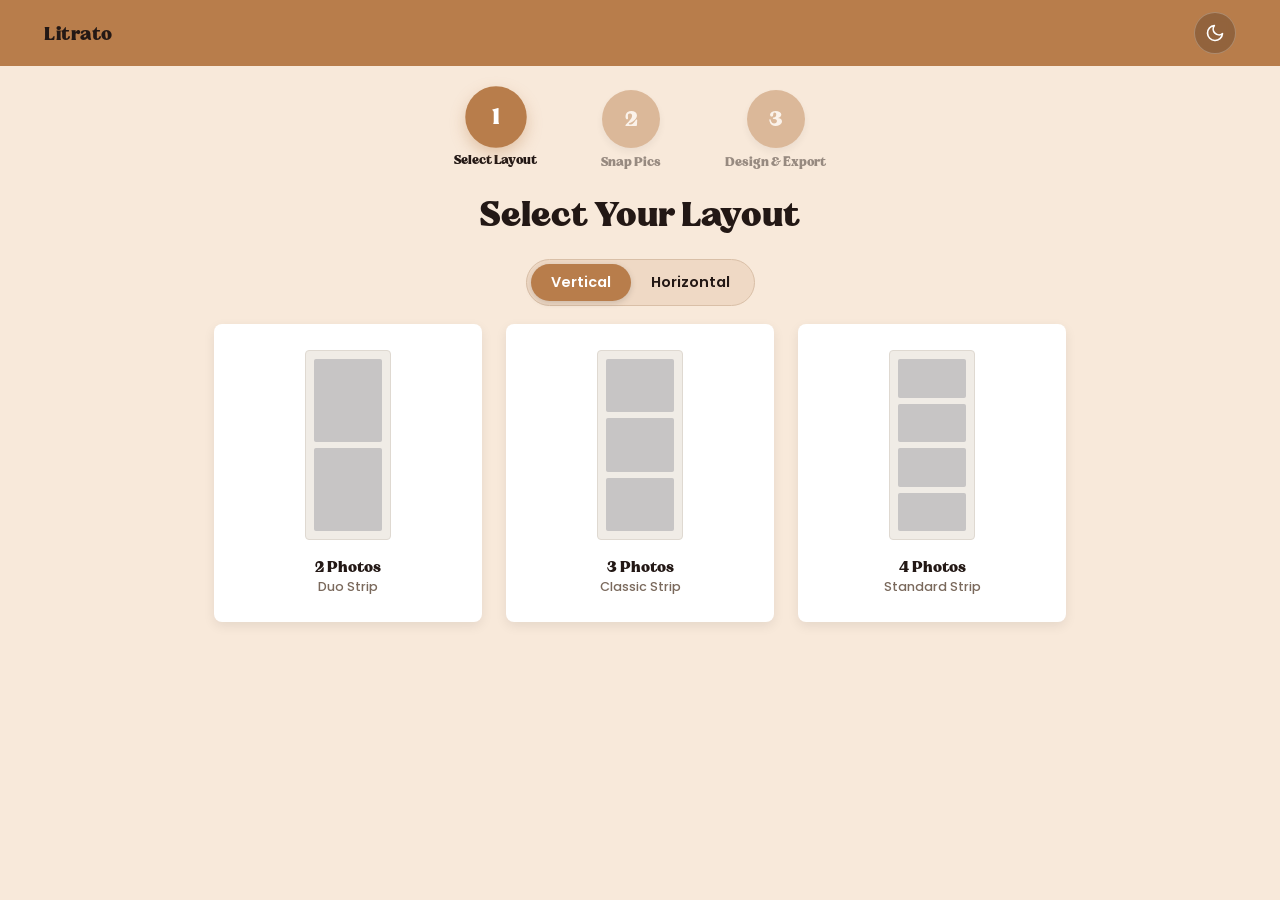
==== commit 2ba723be: "Added Dark Mode" ====
--- a/pages/photobooth.html
+++ b/pages/photobooth.html
@@ -38,6 +38,47 @@
     <header class="navbar">
       <div class="nav-container">
         <a href="../index.html" class="nav-logo">Litrato</a>
+        <!-- Dark Mode Toggle Button -->
+        <button
+          type="button"
+          id="theme-toggle-btn"
+          class="theme-toggle-btn"
+          aria-label="Toggle dark mode"
+          title="Toggle dark mode"
+        >
+          <!-- Sun Icon (shown in dark mode) -->
+          <svg
+            class="theme-icon icon-sun"
+            viewBox="0 0 24 24"
+            fill="none"
+            stroke="currentColor"
+            stroke-width="2"
+            stroke-linecap="round"
+            stroke-linejoin="round"
+          >
+            <circle cx="12" cy="12" r="5"></circle>
+            <line x1="12" y1="1" x2="12" y2="3"></line>
+            <line x1="12" y1="21" x2="12" y2="23"></line>
+            <line x1="4.22" y1="4.22" x2="5.64" y2="5.64"></line>
+            <line x1="18.36" y1="18.36" x2="19.78" y2="19.78"></line>
+            <line x1="1" y1="12" x2="3" y2="12"></line>
+            <line x1="21" y1="12" x2="23" y2="12"></line>
+            <line x1="4.22" y1="19.78" x2="5.64" y2="18.36"></line>
+            <line x1="18.36" y1="5.64" x2="19.78" y2="4.22"></line>
+          </svg>
+          <!-- Moon Icon (shown in light mode) -->
+          <svg
+            class="theme-icon icon-moon"
+            viewBox="0 0 24 24"
+            fill="none"
+            stroke="currentColor"
+            stroke-width="2"
+            stroke-linecap="round"
+            stroke-linejoin="round"
+          >
+            <path d="M21 12.79A9 9 0 1 1 11.21 3 7 7 0 0 0 21 12.79z"></path>
+          </svg>
+        </button>
       </div>
     </header>
 
--- a/styles/photobooth.css
+++ b/styles/photobooth.css
@@ -36,6 +36,113 @@
   --shadow-card: 0 4px 12px rgba(0, 0, 0, 0.08);
 }
 
+[data-theme="dark"] {
+  --bg-primary: #2A1F1B;
+  --header-bg: #3A2C27;  
+  --accent-container: #4A3730;     
+  --btn-bg: #E09559;                
+  --btn-hover: #D18243;        
+  --text-main: #F5E6D8;        
+  --card-bg: #362823;               
+  --screen-placeholder-bg: #45342D; 
+  --border-muted: #544037;         
+
+  --shadow-btn: 0px 4px 0px rgba(18, 12, 10, 0.4);
+  --shadow-card: 0 4px 16px rgba(15, 10, 8, 0.3);
+}
+
+[data-theme="dark"] .layout-card.selected {
+  background-color: #3F2E28;
+  border-color: #E09559;
+  box-shadow: 0 0 0 3px rgba(224, 149, 89, 0.3), 0 8px 18px rgba(0, 0, 0, 0.25);
+}
+
+[data-theme="dark"] .layout-preview-frame {
+  background-color: #2D201B;
+  border-color: #4A3730;
+}
+
+[data-theme="dark"] .btn-secondary-style {
+  background-color: #4D3932;
+  color: #F5E6D8;
+}
+
+[data-theme="dark"] .btn-secondary-style:hover {
+  background-color: #5A433B;
+}
+
+[data-theme="dark"] .btn-toggle {
+  color: #E6D5C5;
+}
+
+[data-theme="dark"] .btn-toggle.active {
+  background-color: #E09559;
+  color: #2A1F1B;
+}
+
+[data-theme="dark"] .orientation-toggle {
+  background-color: rgba(224, 149, 89, 0.12);
+  border-color: #544037;
+}
+
+[data-theme="dark"] .stage-subheading,
+[data-theme="dark"] .btn-text-back,
+[data-theme="dark"] .sticker-hint {
+  color: #C2ABA0;
+}
+
+[data-theme="dark"] .btn-upload-sticker {
+  background-color: #382A24;
+  border-color: #544037;
+  color: #F5E6D8;
+}
+
+[data-theme="dark"] .btn-upload-sticker:hover {
+  background-color: #44332C;
+}
+
+[data-theme="dark"] .sticker-option-btn {
+  background-color: #362823;
+  border-color: #544037;
+}
+
+[data-theme="dark"] .selected-sticker-controls {
+  background-color: rgba(224, 149, 89, 0.1);
+  border-color: #544037;
+}
+
+[data-theme="dark"] .mobile-sticker-toolbar {
+  background: #362823;
+  border-color: #544037;
+}
+
+[data-theme="dark"] .mst-btn {
+  color: #F5E6D8;
+}
+
+[data-theme="dark"] .sheet-modal {
+  background-color: #362823;
+  color: #F5E6D8;
+}
+
+[data-theme="dark"] .sheet-modal p {
+  color: #C2ABA0;
+}
+
+[data-theme="dark"] .theme-toggle-btn {
+  background: rgba(224, 149, 89, 0.18);
+  border-color: rgba(224, 149, 89, 0.35);
+  color: #F3A96E;
+}
+
+[data-theme="dark"] .filter-btn {
+  color: #030303;
+}
+
+[data-theme="dark"] .filter-btn.active {
+  color: #030303;
+}
+
 /* Reset & Base Viewport Setup */
 *, *::before, *::after {
   box-sizing: border-box;
@@ -73,7 +180,65 @@
   padding: 0 var(--space-lg);
   display: flex;
   align-items: center;
-  justify-content: flex-start;
+  justify-content: space-between;
+}
+
+.theme-toggle-btn {
+  position: relative;
+  width: 42px;
+  height: 42px;
+  border-radius: 50%;
+  border: 1px solid rgba(255, 255, 255, 0.25);
+  background: rgba(35, 24, 21, 0.25);
+  backdrop-filter: blur(4px);
+  color: #FFFFFF;
+  cursor: pointer;
+  display: flex;
+  align-items: center;
+  justify-content: center;
+  overflow: hidden;
+  transition: transform 0.25s cubic-bezier(0.34, 1.56, 0.64, 1), 
+              background-color 0.2s ease, 
+              border-color 0.2s ease;
+}
+
+
+
+.theme-toggle-btn:hover {
+  transform: scale(1.08);
+}
+
+.theme-toggle-btn:active {
+  transform: scale(0.92);
+}
+
+.theme-icon {
+  width: 20px;
+  height: 20px;
+  position: absolute;
+  transition: transform 0.4s cubic-bezier(0.34, 1.56, 0.64, 1), opacity 0.3s ease;
+}
+
+
+.icon-sun {
+  opacity: 0;
+  transform: rotate(90deg) scale(0.5);
+}
+
+.icon-moon {
+  opacity: 1;
+  transform: rotate(0deg) scale(1);
+}
+
+
+[data-theme="dark"] .icon-sun {
+  opacity: 1;
+  transform: rotate(0deg) scale(1);
+}
+
+[data-theme="dark"] .icon-moon {
+  opacity: 0;
+  transform: rotate(-90deg) scale(0.5);
 }
 
 .nav-logo {
@@ -90,6 +255,24 @@
 
 .nav-logo:hover {
   transform: rotate(-2deg) scale(1.04);
+}
+
+body,
+.navbar,
+.stage-section,
+.layout-card,
+.layout-preview-frame,
+.btn-primary,
+.btn-secondary-style,
+.btn-toggle,
+.step-circle,
+.taken-pictures-section,
+.selected-sticker-controls,
+.mobile-sticker-toolbar {
+  transition: background-color 0.35s ease, 
+              color 0.35s ease, 
+              border-color 0.35s ease, 
+              box-shadow 0.35s ease;
 }
 
 /* Photobooth Main Layout */
